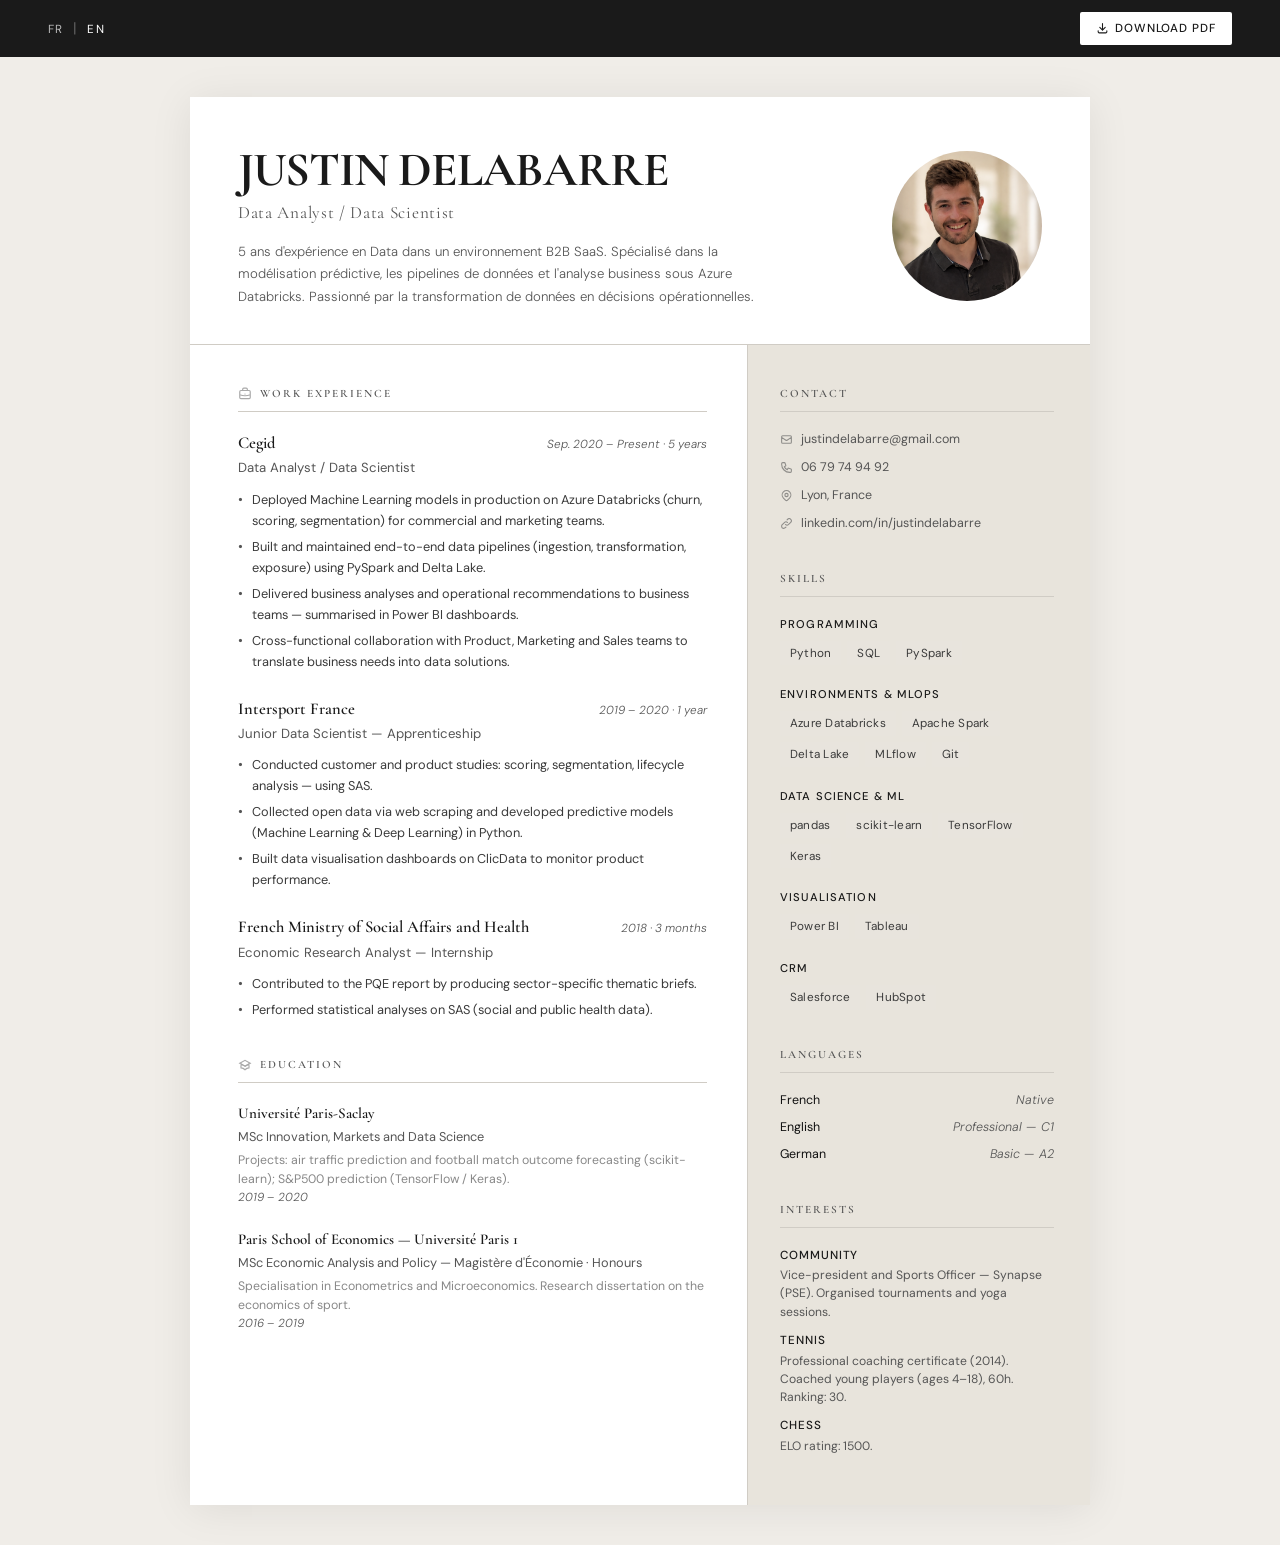
==== index.en.html @ 4d1f24af "fix: move lang-switcher and download button into topbar" ====
<!DOCTYPE html>
<html lang="en">
<head>
  <meta charset="UTF-8" />
  <meta name="viewport" content="width=device-width, initial-scale=1.0" />
  <title>Justin Delabarre — Data Scientist</title>
  <link rel="stylesheet" href="style.css" />
</head>
<body>
  <!-- Top bar: language switcher + download button -->
  <div class="cv-topbar">
    <div class="lang-switcher">
      <a href="index.html">FR</a>
      <span>|</span>
      <a href="index.en.html" class="active">EN</a>
    </div>
    <a href="cv.en.pdf" class="btn-download" download>
      <svg xmlns="http://www.w3.org/2000/svg" fill="none" viewBox="0 0 24 24" stroke="currentColor" stroke-width="2">
        <path stroke-linecap="round" stroke-linejoin="round" d="M4 16v2a2 2 0 002 2h12a2 2 0 002-2v-2M7 10l5 5 5-5M12 15V3" />
      </svg>
      Download PDF
    </a>
  </div>

  <div class="cv-page">

    <!-- Header -->
    <header class="cv-header">
      <div class="header-top">
        <div class="header-text">
          <h1>Justin Delabarre</h1>
          <div class="subtitle">Data Analyst / Data Scientist</div>
          <p class="tagline">
            5 ans d'expérience en Data dans un environnement B2B SaaS.
            Spécialisé dans la modélisation prédictive, les pipelines de données et l'analyse business
            sous Azure Databricks. Passionné par la transformation de données en décisions opérationnelles.
          </p>
        </div><!-- /.header-text -->
        <img src="assets/profile.png" alt="Justin Delabarre" class="profile-photo" />
      </div><!-- /.header-top -->
    </header>

    <!-- Body: 2 columns -->
    <div class="cv-body">

      <!-- Main column -->
      <main class="cv-main">

        <!-- Experience -->
        <section class="section">
          <h2 class="section-title">
            <svg xmlns="http://www.w3.org/2000/svg" fill="none" viewBox="0 0 24 24" stroke="currentColor" stroke-width="2"><path stroke-linecap="round" stroke-linejoin="round" d="M21 13.255A23.931 23.931 0 0112 15c-3.183 0-6.22-.62-9-1.745M16 6V4a2 2 0 00-2-2h-4a2 2 0 00-2 2v2m4 6h.01M5 20h14a2 2 0 002-2V8a2 2 0 00-2-2H5a2 2 0 00-2 2v10a2 2 0 002 2z"/></svg>
            Work Experience
          </h2>

          <div class="experience-item">
            <div class="exp-header">
              <div>
                <div class="exp-company">Cegid</div>
                <div class="exp-role">Data Analyst / Data Scientist</div>
              </div>
              <div class="exp-date">Sep. 2020 – Present · 5 years</div>
            </div>
            <ul class="exp-bullets">
              <li>Deployed Machine Learning models in production on Azure Databricks (churn, scoring, segmentation) for commercial and marketing teams.</li>
              <li>Built and maintained end-to-end data pipelines (ingestion, transformation, exposure) using PySpark and Delta Lake.</li>
              <li>Delivered business analyses and operational recommendations to business teams — summarised in Power BI dashboards.</li>
              <li>Cross-functional collaboration with Product, Marketing and Sales teams to translate business needs into data solutions.</li>
            </ul>
          </div>

          <div class="experience-item">
            <div class="exp-header">
              <div>
                <div class="exp-company">Intersport France</div>
                <div class="exp-role">Junior Data Scientist — Apprenticeship</div>
              </div>
              <div class="exp-date">2019 – 2020 · 1 year</div>
            </div>
            <ul class="exp-bullets">
              <li>Conducted customer and product studies: scoring, segmentation, lifecycle analysis — using SAS.</li>
              <li>Collected open data via web scraping and developed predictive models (Machine Learning & Deep Learning) in Python.</li>
              <li>Built data visualisation dashboards on ClicData to monitor product performance.</li>
            </ul>
          </div>

          <div class="experience-item">
            <div class="exp-header">
              <div>
                <div class="exp-company">French Ministry of Social Affairs and Health</div>
                <div class="exp-role">Economic Research Analyst — Internship</div>
              </div>
              <div class="exp-date">2018 · 3 months</div>
            </div>
            <ul class="exp-bullets">
              <li>Contributed to the PQE report by producing sector-specific thematic briefs.</li>
              <li>Performed statistical analyses on SAS (social and public health data).</li>
            </ul>
          </div>
        </section>

        <!-- Education -->
        <section class="section">
          <h2 class="section-title">
            <svg xmlns="http://www.w3.org/2000/svg" fill="none" viewBox="0 0 24 24" stroke="currentColor" stroke-width="2"><path d="M12 14l9-5-9-5-9 5 9 5z"/><path d="M12 14l6.16-3.422a12.083 12.083 0 01.665 6.479A11.952 11.952 0 0012 20.055a11.952 11.952 0 00-6.824-2.998 12.078 12.078 0 01.665-6.479L12 14z"/></svg>
            Education
          </h2>

          <div class="edu-item">
            <div class="edu-school">Université Paris-Saclay</div>
            <div class="edu-degree">MSc Innovation, Markets and Data Science</div>
            <div class="edu-detail">
              Projects: air traffic prediction and football match outcome forecasting (scikit-learn);
              S&amp;P500 prediction (TensorFlow / Keras).
            </div>
            <div class="edu-date">2019 – 2020</div>
          </div>

          <div class="edu-item">
            <div class="edu-school">Paris School of Economics — Université Paris 1</div>
            <div class="edu-degree">MSc Economic Analysis and Policy — Magistère d'Économie · Honours</div>
            <div class="edu-detail">Specialisation in Econometrics and Microeconomics. Research dissertation on the economics of sport.</div>
            <div class="edu-date">2016 – 2019</div>
          </div>
        </section>

      </main>

      <!-- Sidebar -->
      <aside class="cv-sidebar">

        <!-- Contact -->
        <section class="section">
          <h2 class="section-title">Contact</h2>
          <ul class="contact-list">
            <li>
              <svg xmlns="http://www.w3.org/2000/svg" fill="none" viewBox="0 0 24 24" stroke="currentColor" stroke-width="2"><path stroke-linecap="round" stroke-linejoin="round" d="M3 8l7.89 5.26a2 2 0 002.22 0L21 8M5 19h14a2 2 0 002-2V7a2 2 0 00-2-2H5a2 2 0 00-2 2v10a2 2 0 002 2z"/></svg>
              <a href="mailto:justindelabarre@gmail.com">justindelabarre@gmail.com</a>
            </li>
            <li>
              <svg xmlns="http://www.w3.org/2000/svg" fill="none" viewBox="0 0 24 24" stroke="currentColor" stroke-width="2"><path stroke-linecap="round" stroke-linejoin="round" d="M3 5a2 2 0 012-2h3.28a1 1 0 01.948.684l1.498 4.493a1 1 0 01-.502 1.21l-2.257 1.13a11.042 11.042 0 005.516 5.516l1.13-2.257a1 1 0 011.21-.502l4.493 1.498a1 1 0 01.684.949V19a2 2 0 01-2 2h-1C9.716 21 3 14.284 3 6V5z"/></svg>
              06 79 74 94 92
            </li>
            <li>
              <svg xmlns="http://www.w3.org/2000/svg" fill="none" viewBox="0 0 24 24" stroke="currentColor" stroke-width="2"><path stroke-linecap="round" stroke-linejoin="round" d="M17.657 16.657L13.414 20.9a1.998 1.998 0 01-2.827 0l-4.244-4.243a8 8 0 1111.314 0z"/><path stroke-linecap="round" stroke-linejoin="round" d="M15 11a3 3 0 11-6 0 3 3 0 016 0z"/></svg>
              Lyon, France
            </li>
            <li>
              <svg xmlns="http://www.w3.org/2000/svg" fill="none" viewBox="0 0 24 24" stroke="currentColor" stroke-width="2"><path stroke-linecap="round" stroke-linejoin="round" d="M13.828 10.172a4 4 0 00-5.656 0l-4 4a4 4 0 105.656 5.656l1.102-1.101m-.758-4.899a4 4 0 005.656 0l4-4a4 4 0 00-5.656-5.656l-1.1 1.1"/></svg>
              <a href="https://www.linkedin.com/in/justindelabarre" target="_blank">linkedin.com/in/justindelabarre</a>
            </li>
          </ul>
        </section>

        <!-- Skills -->
        <section class="section">
          <h2 class="section-title">Skills</h2>

          <div class="skills-group">
            <div class="skills-group-title">Programming</div>
            <div class="skills-tags">
              <span class="skill-tag">Python</span>
              <span class="skill-tag">SQL</span>
              <span class="skill-tag">PySpark</span>
            </div>
          </div>

          <div class="skills-group">
            <div class="skills-group-title">Environments & MLOps</div>
            <div class="skills-tags">
              <span class="skill-tag">Azure Databricks</span>
              <span class="skill-tag">Apache Spark</span>
              <span class="skill-tag">Delta Lake</span>
              <span class="skill-tag">MLflow</span>
              <span class="skill-tag">Git</span>
            </div>
          </div>

          <div class="skills-group">
            <div class="skills-group-title">Data Science & ML</div>
            <div class="skills-tags">
              <span class="skill-tag">pandas</span>
              <span class="skill-tag">scikit-learn</span>
              <span class="skill-tag">TensorFlow</span>
              <span class="skill-tag">Keras</span>
            </div>
          </div>

          <div class="skills-group">
            <div class="skills-group-title">Visualisation</div>
            <div class="skills-tags">
              <span class="skill-tag">Power BI</span>
              <span class="skill-tag">Tableau</span>
            </div>
          </div>

          <div class="skills-group">
            <div class="skills-group-title">CRM</div>
            <div class="skills-tags">
              <span class="skill-tag">Salesforce</span>
              <span class="skill-tag">HubSpot</span>
            </div>
          </div>
        </section>

        <!-- Languages -->
        <section class="section">
          <h2 class="section-title">Languages</h2>
          <div class="lang-item">
            <span>French</span>
            <span class="lang-level">Native</span>
          </div>
          <div class="lang-item">
            <span>English</span>
            <span class="lang-level">Professional — C1</span>
          </div>
          <div class="lang-item">
            <span>German</span>
            <span class="lang-level">Basic — A2</span>
          </div>
        </section>

        <!-- Interests -->
        <section class="section">
          <h2 class="section-title">Interests</h2>

          <div class="interest-item">
            <div class="interest-label">Community</div>
            <div class="interest-desc">Vice-president and Sports Officer — Synapse (PSE). Organised tournaments and yoga sessions.</div>
          </div>

          <div class="interest-item">
            <div class="interest-label">Tennis</div>
            <div class="interest-desc">Professional coaching certificate (2014). Coached young players (ages 4–18), 60h. Ranking: 30.</div>
          </div>

          <div class="interest-item">
            <div class="interest-label">Chess</div>
            <div class="interest-desc">ELO rating: 1500.</div>
          </div>
        </section>

      </aside>
    </div>
  </div>

</body>
</html>
---- style.css ----
/* ============================================
   CV Justin Delabarre — Shared Stylesheet
   Style: Editorial élégant, 2 colonnes
   ============================================ */

@import url('https://fonts.googleapis.com/css2?family=Cormorant+Garamond:wght@400;600;700&family=DM+Sans:wght@300;400;500&display=swap');

/* ── Variables ── */
:root {
  --col-left-width: 62%;
  --col-right-width: 38%;
  --color-bg: #f0ede8;
  --color-surface: #ffffff;
  --color-text: #111111;
  --color-muted: #555555;
  --color-accent: #1a1a1a;
  --color-border: #d0ccc5;
  --color-tag-bg: #e8e4dd;
  --font-display: 'Cormorant Garamond', Georgia, serif;
  --font-body: 'DM Sans', system-ui, sans-serif;
  --sidebar-bg: #e8e4dc;
}

/* ── Reset ── */
*, *::before, *::after { box-sizing: border-box; margin: 0; padding: 0; }
html { font-size: 15px; }
body {
  font-family: var(--font-body);
  background: var(--color-bg);
  color: var(--color-text);
  line-height: 1.6;
  -webkit-font-smoothing: antialiased;
}

a { color: inherit; text-decoration: none; }
a:hover { text-decoration: underline; }

/* ── Page wrapper ── */
.cv-page {
  max-width: 900px;
  margin: 40px auto;
  background: var(--color-surface);
  box-shadow: 0 4px 40px rgba(0,0,0,0.08);
  display: flex;
  flex-direction: column;
}

/* ── Header ── */
.cv-header {
  padding: 48px 48px 36px;
  border-bottom: 1px solid var(--color-border);
}

.cv-header h1 {
  font-family: var(--font-display);
  font-size: 3.2rem;
  font-weight: 700;
  letter-spacing: -0.02em;
  line-height: 1.05;
  color: var(--color-accent);
  text-transform: uppercase;
}

.cv-header .subtitle {
  font-family: var(--font-display);
  font-size: 1.15rem;
  font-weight: 400;
  color: var(--color-muted);
  margin-top: 4px;
  letter-spacing: 0.04em;
}

.cv-header .tagline {
  font-size: 0.88rem;
  color: var(--color-muted);
  margin-top: 14px;
  max-width: 560px;
  line-height: 1.7;
  font-weight: 300;
}

/* ── Header photo ── */
.header-top {
  display: flex;
  justify-content: space-between;
  align-items: center;
  gap: 24px;
}

.header-text { flex: 1; }

.profile-photo {
  width: 150px;
  height: 150px;
  border-radius: 50%;
  object-fit: cover;
  flex-shrink: 0;
  align-self: center;
}


/* ── Body: 2 colonnes ── */
.cv-body {
  display: flex;
  flex: 1;
}

/* ── Colonne principale (gauche) ── */
.cv-main {
  width: var(--col-left-width);
  padding: 40px 40px 40px 48px;
  border-right: 1px solid var(--color-border);
}

/* ── Sidebar (droite) ── */
.cv-sidebar {
  width: var(--col-right-width);
  padding: 40px 36px 40px 32px;
  background: var(--sidebar-bg);
}

/* ── Sections ── */
.section { margin-bottom: 36px; }
.section:last-child { margin-bottom: 0; }

.section-title {
  font-family: var(--font-display);
  font-size: 0.75rem;
  font-weight: 600;
  letter-spacing: 0.18em;
  text-transform: uppercase;
  color: var(--color-muted);
  margin-bottom: 18px;
  padding-bottom: 8px;
  border-bottom: 1px solid var(--color-border);
  display: flex;
  align-items: center;
  gap: 8px;
}

.section-title svg {
  width: 14px;
  height: 14px;
  opacity: 0.5;
}

/* ── Expériences ── */
.experience-item { margin-bottom: 24px; }
.experience-item:last-child { margin-bottom: 0; }

.exp-header {
  display: flex;
  justify-content: space-between;
  align-items: baseline;
  gap: 12px;
  flex-wrap: wrap;
}

.exp-company {
  font-family: var(--font-display);
  font-size: 1.1rem;
  font-weight: 600;
  color: var(--color-accent);
}

.exp-role {
  font-size: 0.88rem;
  color: var(--color-muted);
  font-weight: 400;
  margin-top: 1px;
}

.exp-date {
  font-size: 0.78rem;
  color: var(--color-muted);
  font-weight: 300;
  white-space: nowrap;
  font-style: italic;
}

.exp-bullets {
  list-style: none;
  margin-top: 10px;
}

.exp-bullets li {
  font-size: 0.85rem;
  color: #3a3a3a;
  line-height: 1.65;
  padding-left: 14px;
  position: relative;
  margin-bottom: 5px;
}

.exp-bullets li::before {
  content: '•';
  position: absolute;
  left: 0;
  color: var(--color-muted);
  font-size: 0.9rem;
}

/* ── Formation ── */
.edu-item { margin-bottom: 20px; }
.edu-item:last-child { margin-bottom: 0; }

.edu-school {
  font-family: var(--font-display);
  font-size: 1rem;
  font-weight: 600;
  color: var(--color-accent);
}

.edu-degree {
  font-size: 0.85rem;
  color: var(--color-muted);
  margin-top: 2px;
}

.edu-detail {
  font-size: 0.82rem;
  color: #888;
  margin-top: 4px;
  line-height: 1.5;
}

.edu-date {
  font-size: 0.78rem;
  color: var(--color-muted);
  font-style: italic;
  font-weight: 300;
}

/* ── Sidebar: Compétences ── */
.skills-group { margin-bottom: 20px; }
.skills-group-title {
  font-size: 0.75rem;
  font-weight: 500;
  letter-spacing: 0.1em;
  text-transform: uppercase;
  color: var(--color-accent);
  margin-bottom: 8px;
}

.skills-tags {
  display: flex;
  flex-wrap: wrap;
  gap: 6px;
}

.skill-tag {
  background: #e8e4dd;
  color: #3a3a3a;
  font-size: 0.78rem;
  font-weight: 400;
  padding: 3px 10px;
  border-radius: 2px;
  letter-spacing: 0.02em;
}

/* ── Sidebar: Contact ── */
.contact-list { list-style: none; }
.contact-list li {
  display: flex;
  align-items: center;
  gap: 8px;
  font-size: 0.83rem;
  color: var(--color-muted);
  margin-bottom: 8px;
}

.contact-list li svg {
  width: 13px;
  height: 13px;
  flex-shrink: 0;
  opacity: 0.6;
}

.contact-list a:hover { color: var(--color-accent); }

/* ── Sidebar: Langues ── */
.lang-item {
  display: flex;
  justify-content: space-between;
  font-size: 0.83rem;
  margin-bottom: 7px;
  color: var(--color-text);
}

.lang-level {
  color: var(--color-muted);
  font-weight: 300;
  font-style: italic;
}

/* ── Sidebar: Centres d'intérêts ── */
.interest-item {
  margin-bottom: 10px;
}
.interest-label {
  font-size: 0.78rem;
  font-weight: 500;
  text-transform: uppercase;
  letter-spacing: 0.08em;
  color: var(--color-accent);
  margin-bottom: 2px;
}
.interest-desc {
  font-size: 0.81rem;
  color: var(--color-muted);
  line-height: 1.5;
}

/* ── Switcher langue + Download ── */
.cv-topbar {
  display: flex;
  justify-content: space-between;
  align-items: center;
  padding: 12px 48px;
  background: var(--color-accent);
  color: #fff;
  width: 100%;
}

.lang-switcher a {
  color: rgba(255,255,255,0.7);
  font-size: 0.78rem;
  letter-spacing: 0.1em;
  text-transform: uppercase;
  transition: color 0.2s;
}
.lang-switcher a.active, .lang-switcher a:hover { color: #fff; }
.lang-switcher span { color: rgba(255,255,255,0.3); margin: 0 6px; }

.btn-download {
  display: inline-flex;
  align-items: center;
  gap: 6px;
  background: #fff;
  color: var(--color-accent);
  font-size: 0.78rem;
  font-weight: 500;
  letter-spacing: 0.08em;
  text-transform: uppercase;
  padding: 7px 16px;
  border-radius: 2px;
  transition: opacity 0.2s;
}
.btn-download:hover { opacity: 0.85; text-decoration: none; }
.btn-download svg { width: 13px; height: 13px; }

/* ── Responsive ── */
@media (max-width: 680px) {
  .cv-page { margin: 0; box-shadow: none; }
  .cv-topbar { padding: 12px 20px; }
  .cv-header { padding: 32px 20px 24px; }
  .cv-header h1 { font-size: 2.2rem; }
  .cv-body { flex-direction: column; }
  .cv-main { width: 100%; padding: 28px 20px; border-right: none; border-bottom: 1px solid var(--color-border); }
  .cv-sidebar { width: 100%; padding: 28px 20px; }
  .profile-photo { width: 80px; height: 80px; }
}

@media print {
  .cv-topbar { display: none; }
  body { margin: 0; }
  .cv-page { box-shadow: none; margin: 0; }
}
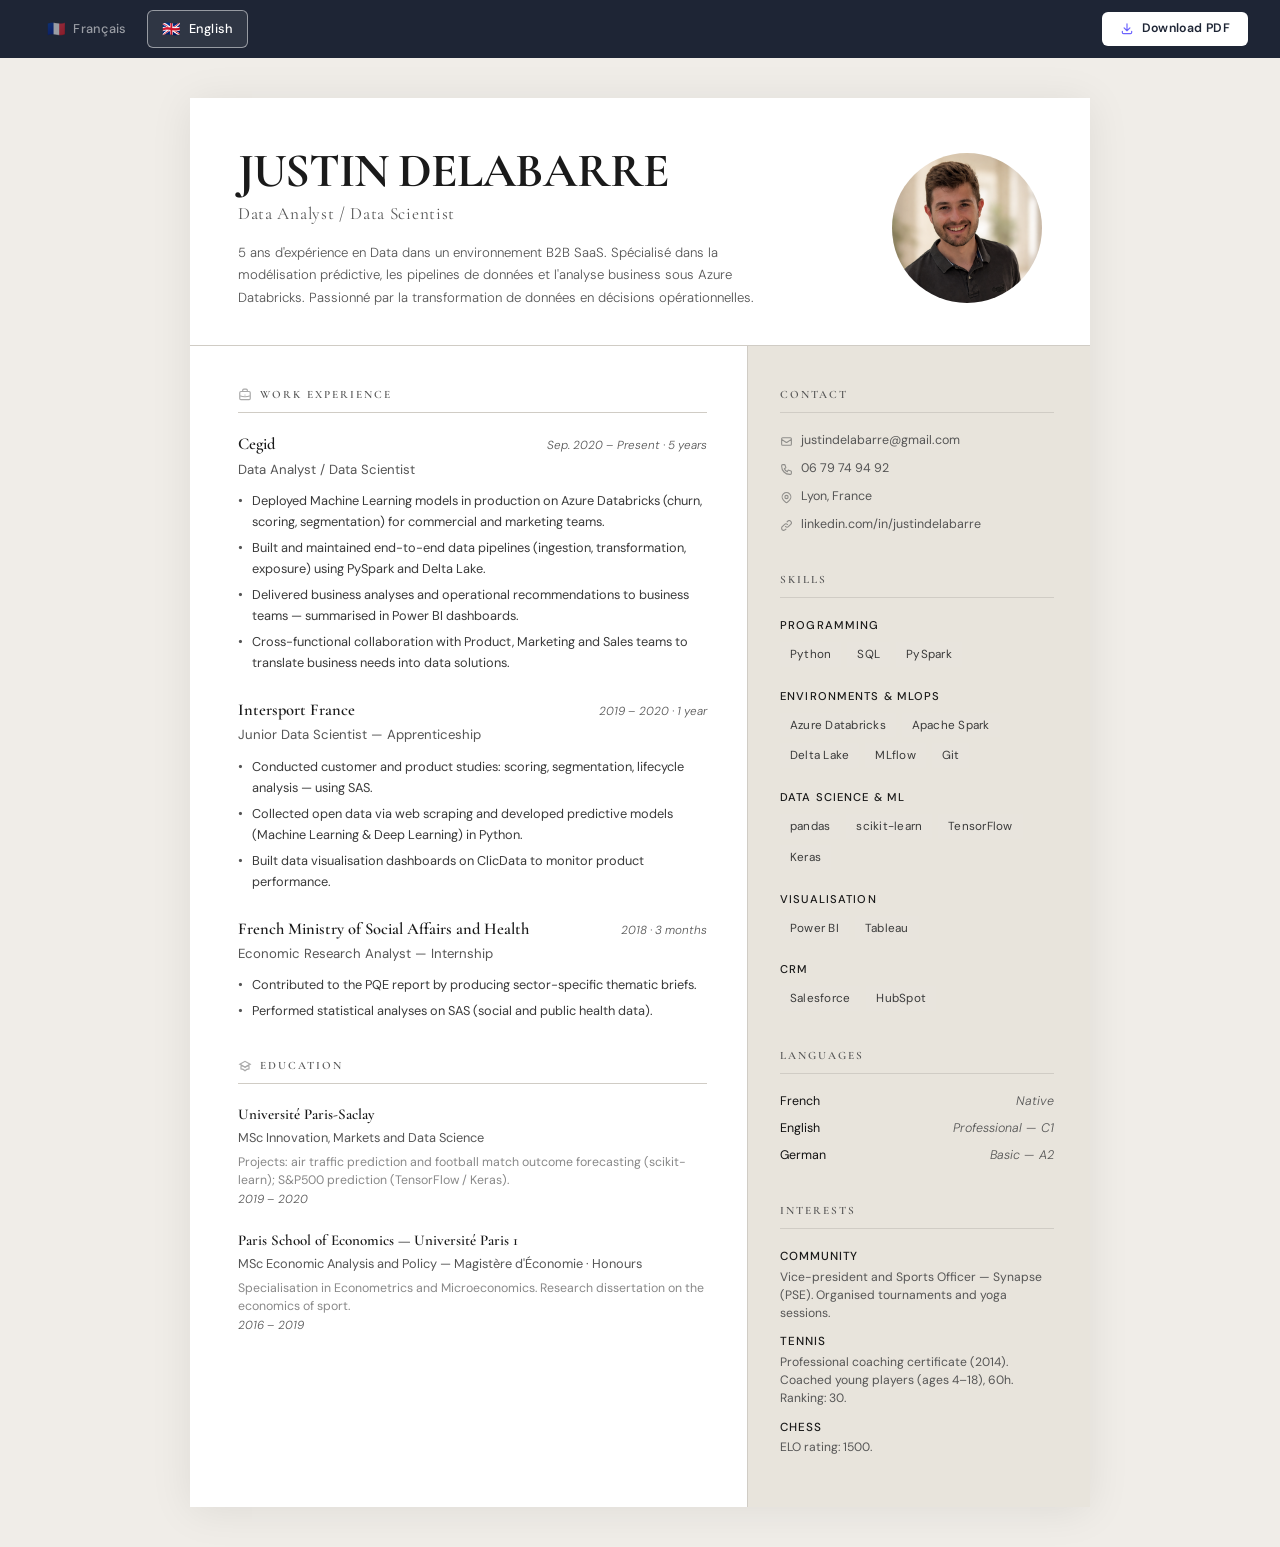
==== commit ee424dff: "feat: sticky topbar with flag buttons and updated download style" ====
--- a/index.en.html
+++ b/index.en.html
@@ -10,9 +10,8 @@
   <!-- Top bar: language switcher + download button -->
   <div class="cv-topbar">
     <div class="lang-switcher">
-      <a href="index.html">FR</a>
-      <span>|</span>
-      <a href="index.en.html" class="active">EN</a>
+      <a href="index.html"><span class="flag">🇫🇷</span> Français</a>
+      <a href="index.en.html" class="active"><span class="flag">🇬🇧</span> English</a>
     </div>
     <a href="cv.en.pdf" class="btn-download" download>
       <svg xmlns="http://www.w3.org/2000/svg" fill="none" viewBox="0 0 24 24" stroke="currentColor" stroke-width="2">
--- a/style.css
+++ b/style.css
@@ -313,41 +313,63 @@
 
 /* ── Switcher langue + Download ── */
 .cv-topbar {
+  position: sticky;
+  top: 0;
+  z-index: 100;
   display: flex;
   justify-content: space-between;
   align-items: center;
-  padding: 12px 48px;
-  background: var(--color-accent);
+  padding: 10px 32px;
+  background: #1e2535;
   color: #fff;
   width: 100%;
 }
 
+.lang-switcher {
+  display: flex;
+  gap: 6px;
+}
+
 .lang-switcher a {
-  color: rgba(255,255,255,0.7);
-  font-size: 0.78rem;
-  letter-spacing: 0.1em;
-  text-transform: uppercase;
-  transition: color 0.2s;
-}
-.lang-switcher a.active, .lang-switcher a:hover { color: #fff; }
-.lang-switcher span { color: rgba(255,255,255,0.3); margin: 0 6px; }
+  display: inline-flex;
+  align-items: center;
+  gap: 7px;
+  padding: 6px 14px;
+  border-radius: 6px;
+  border: 1px solid transparent;
+  font-size: 0.85rem;
+  font-weight: 500;
+  color: rgba(255,255,255,0.55);
+  letter-spacing: 0.02em;
+  transition: all 0.2s;
+  text-decoration: none;
+}
+.lang-switcher a .flag { font-size: 1rem; }
+.lang-switcher a.active {
+  border-color: rgba(255,255,255,0.5);
+  color: #fff;
+  background: rgba(255,255,255,0.08);
+}
+.lang-switcher a:hover:not(.active) {
+  color: rgba(255,255,255,0.85);
+  text-decoration: none;
+}
 
 .btn-download {
   display: inline-flex;
   align-items: center;
-  gap: 6px;
+  gap: 8px;
   background: #fff;
-  color: var(--color-accent);
-  font-size: 0.78rem;
-  font-weight: 500;
-  letter-spacing: 0.08em;
-  text-transform: uppercase;
-  padding: 7px 16px;
-  border-radius: 2px;
+  color: #1e2535;
+  font-size: 0.82rem;
+  font-weight: 600;
+  letter-spacing: 0.03em;
+  padding: 7px 18px;
+  border-radius: 6px;
   transition: opacity 0.2s;
 }
-.btn-download:hover { opacity: 0.85; text-decoration: none; }
-.btn-download svg { width: 13px; height: 13px; }
+.btn-download:hover { opacity: 0.88; text-decoration: none; }
+.btn-download svg { width: 14px; height: 14px; color: #6c63ff; }
 
 /* ── Responsive ── */
 @media (max-width: 680px) {
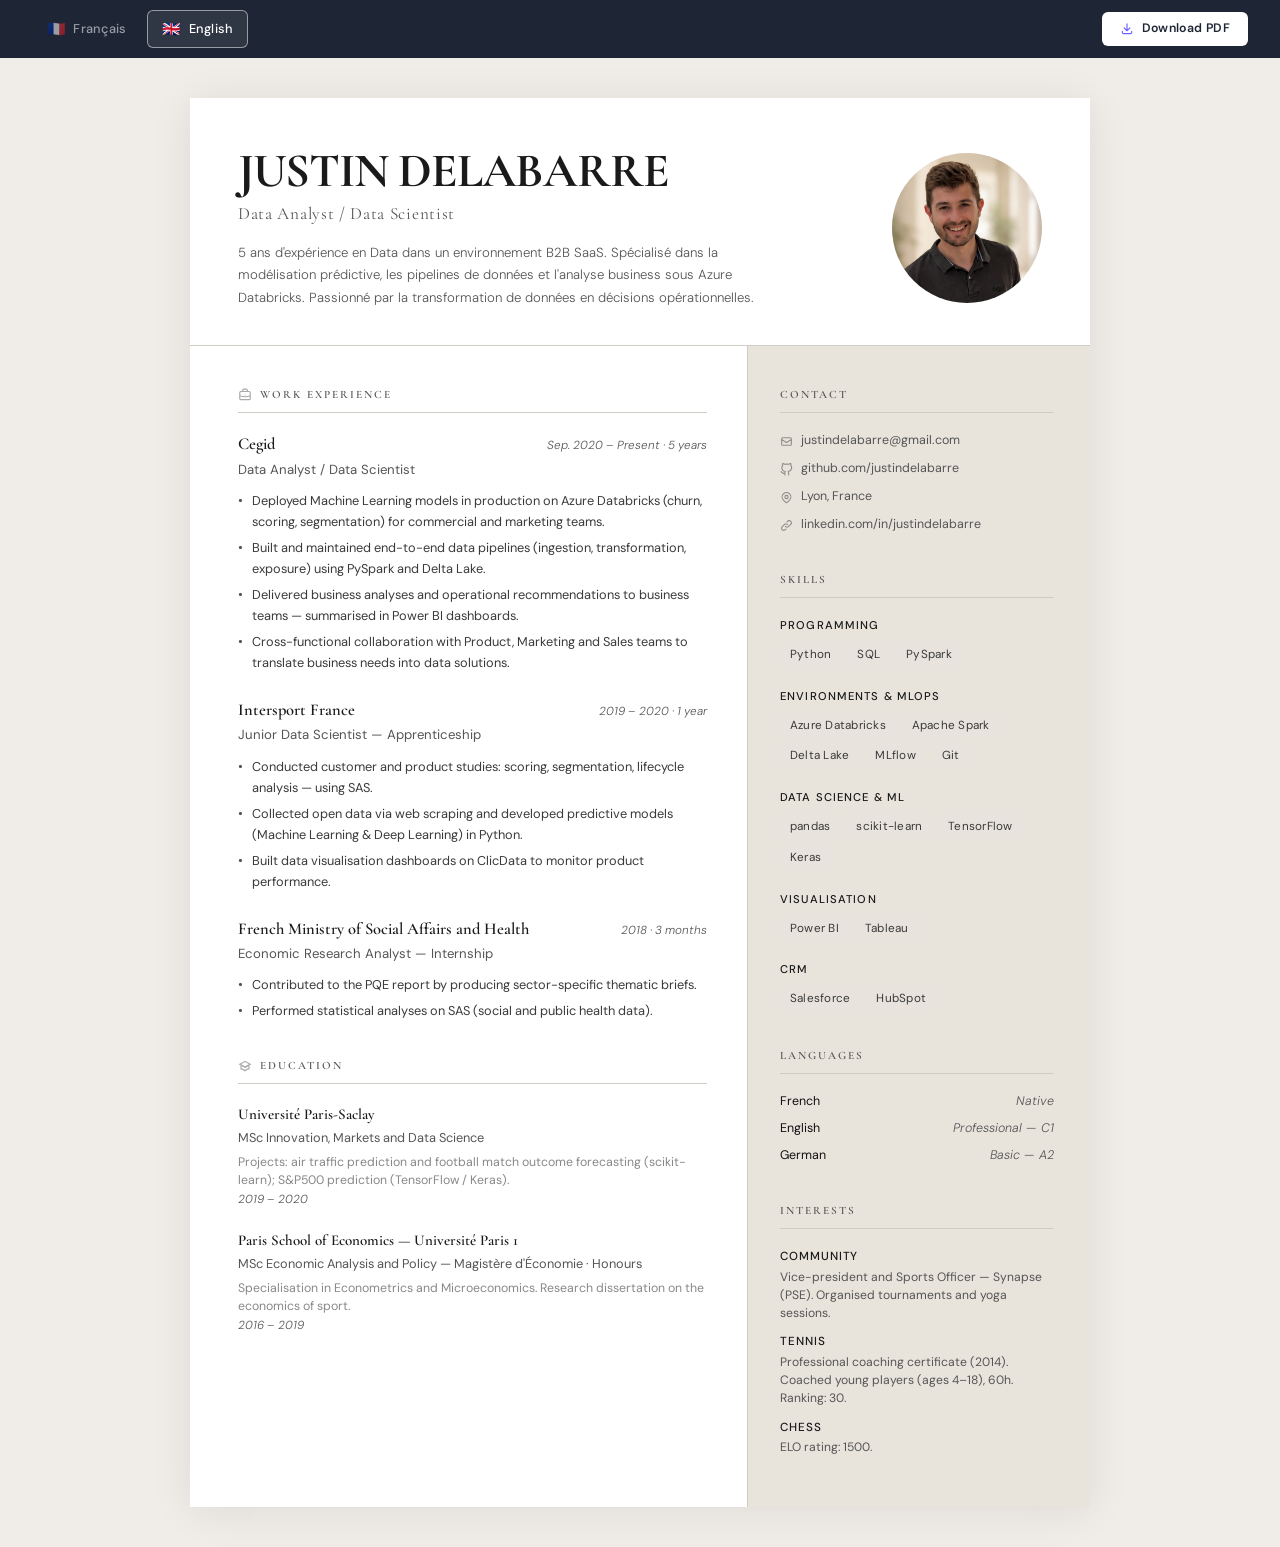
==== commit 9d238f5e: "fix: replace phone number with GitHub link in contact section" ====
--- a/index.en.html
+++ b/index.en.html
@@ -137,8 +137,8 @@
               <a href="mailto:justindelabarre@gmail.com">justindelabarre@gmail.com</a>
             </li>
             <li>
-              <svg xmlns="http://www.w3.org/2000/svg" fill="none" viewBox="0 0 24 24" stroke="currentColor" stroke-width="2"><path stroke-linecap="round" stroke-linejoin="round" d="M3 5a2 2 0 012-2h3.28a1 1 0 01.948.684l1.498 4.493a1 1 0 01-.502 1.21l-2.257 1.13a11.042 11.042 0 005.516 5.516l1.13-2.257a1 1 0 011.21-.502l4.493 1.498a1 1 0 01.684.949V19a2 2 0 01-2 2h-1C9.716 21 3 14.284 3 6V5z"/></svg>
-              06 79 74 94 92
+              <svg xmlns="http://www.w3.org/2000/svg" fill="none" viewBox="0 0 24 24" stroke="currentColor" stroke-width="2"><path stroke-linecap="round" stroke-linejoin="round" d="M9 19c-5 1.5-5-2.5-7-3m14 6v-3.87a3.37 3.37 0 00-.94-2.61c3.14-.35 6.44-1.54 6.44-7A5.44 5.44 0 0020 4.77 5.07 5.07 0 0019.91 1S18.73.65 16 2.48a13.38 13.38 0 00-7 0C6.27.65 5.09 1 5.09 1A5.07 5.07 0 005 4.77a5.44 5.44 0 00-1.5 3.78c0 5.42 3.3 6.61 6.44 7A3.37 3.37 0 009 18.13V22"/></svg>
+              <a href="https://github.com/justindelabarre" target="_blank">github.com/justindelabarre</a>
             </li>
             <li>
               <svg xmlns="http://www.w3.org/2000/svg" fill="none" viewBox="0 0 24 24" stroke="currentColor" stroke-width="2"><path stroke-linecap="round" stroke-linejoin="round" d="M17.657 16.657L13.414 20.9a1.998 1.998 0 01-2.827 0l-4.244-4.243a8 8 0 1111.314 0z"/><path stroke-linecap="round" stroke-linejoin="round" d="M15 11a3 3 0 11-6 0 3 3 0 016 0z"/></svg>
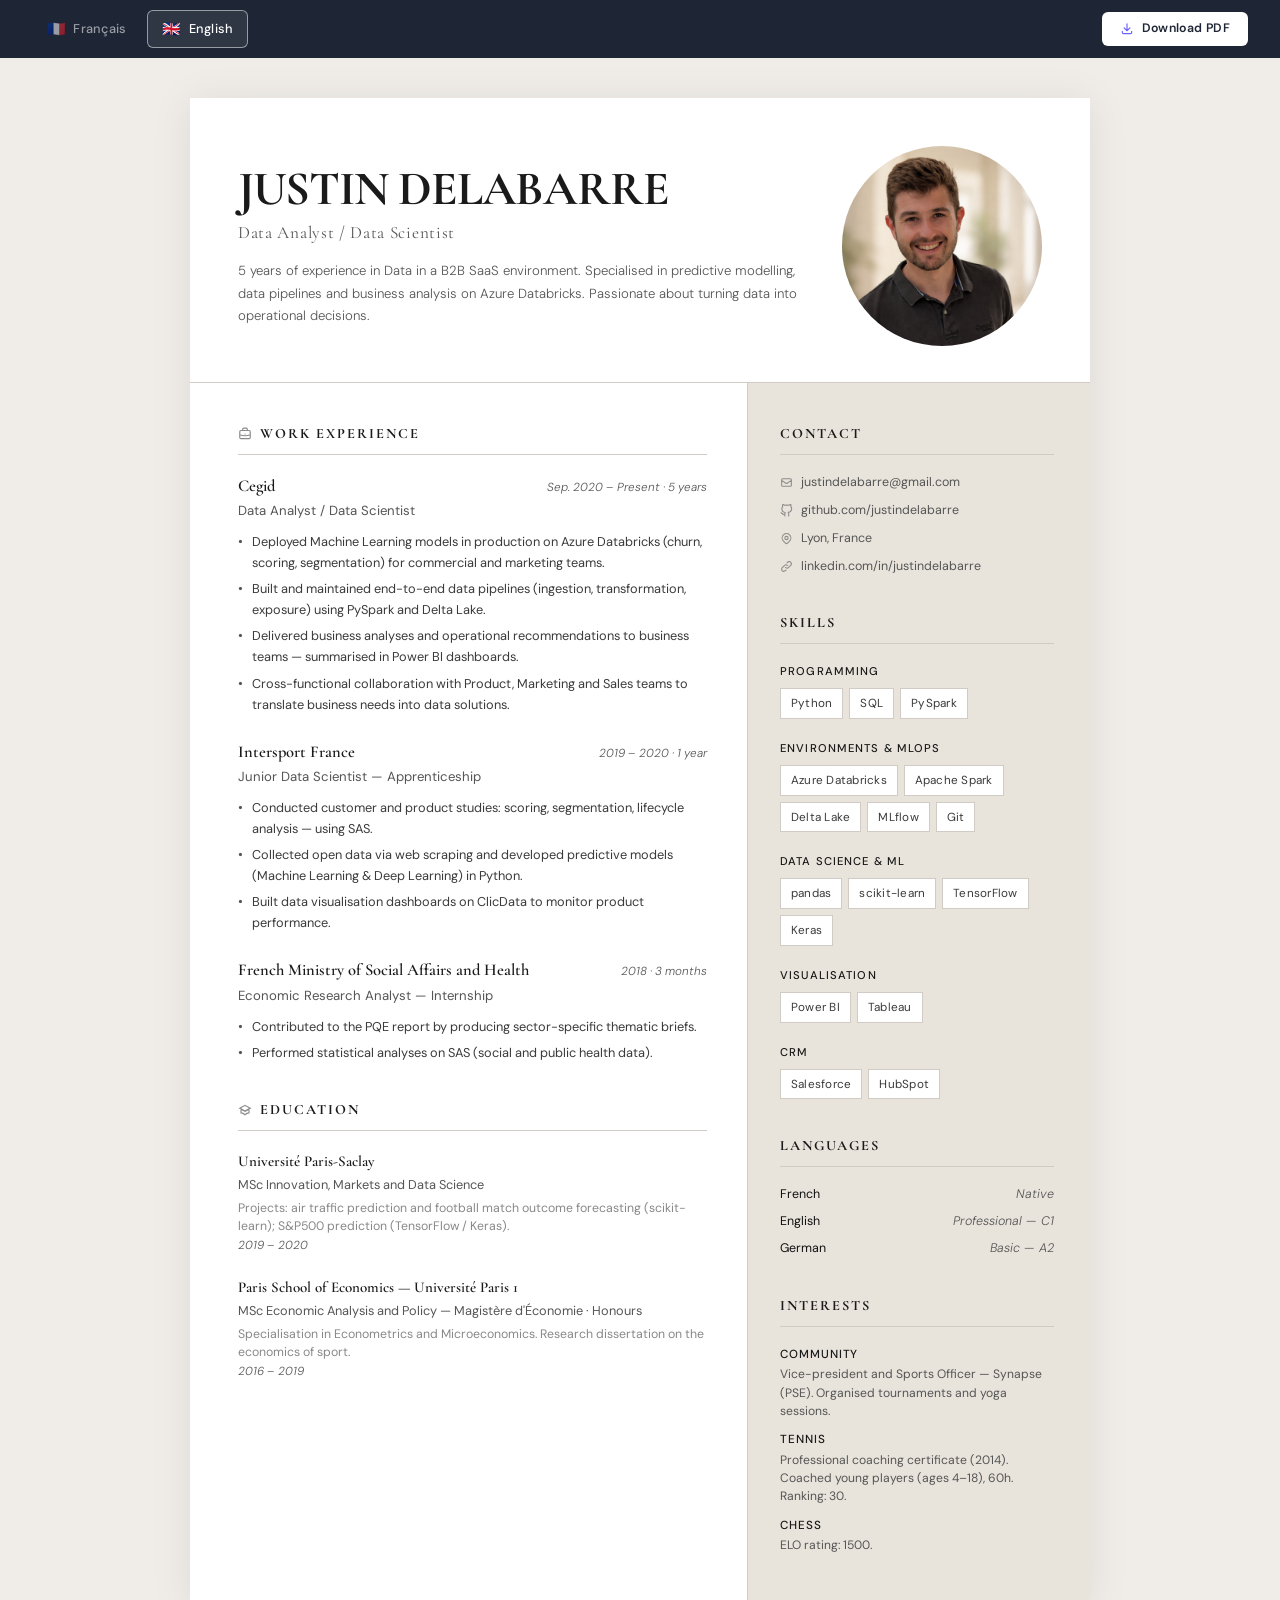
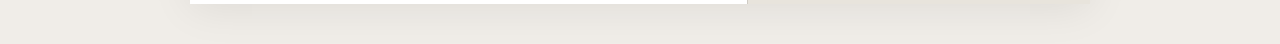
==== commit f4180353: "fix: translate tagline from French to English in index.en.html" ====
--- a/index.en.html
+++ b/index.en.html
@@ -30,9 +30,9 @@
           <h1>Justin Delabarre</h1>
           <div class="subtitle">Data Analyst / Data Scientist</div>
           <p class="tagline">
-            5 ans d'expérience en Data dans un environnement B2B SaaS.
-            Spécialisé dans la modélisation prédictive, les pipelines de données et l'analyse business
-            sous Azure Databricks. Passionné par la transformation de données en décisions opérationnelles.
+            5 years of experience in Data in a B2B SaaS environment.
+            Specialised in predictive modelling, data pipelines and business analysis
+            on Azure Databricks. Passionate about turning data into operational decisions.
           </p>
         </div><!-- /.header-text -->
         <img src="assets/profile.png" alt="Justin Delabarre" class="profile-photo" />
--- a/style.css
+++ b/style.css
@@ -90,8 +90,8 @@
 .header-text { flex: 1; }
 
 .profile-photo {
-  width: 150px;
-  height: 150px;
+  width: 200px;
+  height: 200px;
   border-radius: 50%;
   object-fit: cover;
   flex-shrink: 0;
@@ -125,11 +125,11 @@
 
 .section-title {
   font-family: var(--font-display);
-  font-size: 0.75rem;
-  font-weight: 600;
-  letter-spacing: 0.18em;
+  font-size: 0.95rem;
+  font-weight: 700;
+  letter-spacing: 0.14em;
   text-transform: uppercase;
-  color: var(--color-muted);
+  color: var(--color-accent);
   margin-bottom: 18px;
   padding-bottom: 8px;
   border-bottom: 1px solid var(--color-border);
@@ -249,12 +249,13 @@
 }
 
 .skill-tag {
-  background: #e8e4dd;
+  background: #fff;
   color: #3a3a3a;
   font-size: 0.78rem;
   font-weight: 400;
-  padding: 3px 10px;
-  border-radius: 2px;
+  padding: 5px 10px;
+  border-radius: 0;
+  border: 1px solid var(--color-border);
   letter-spacing: 0.02em;
 }
 
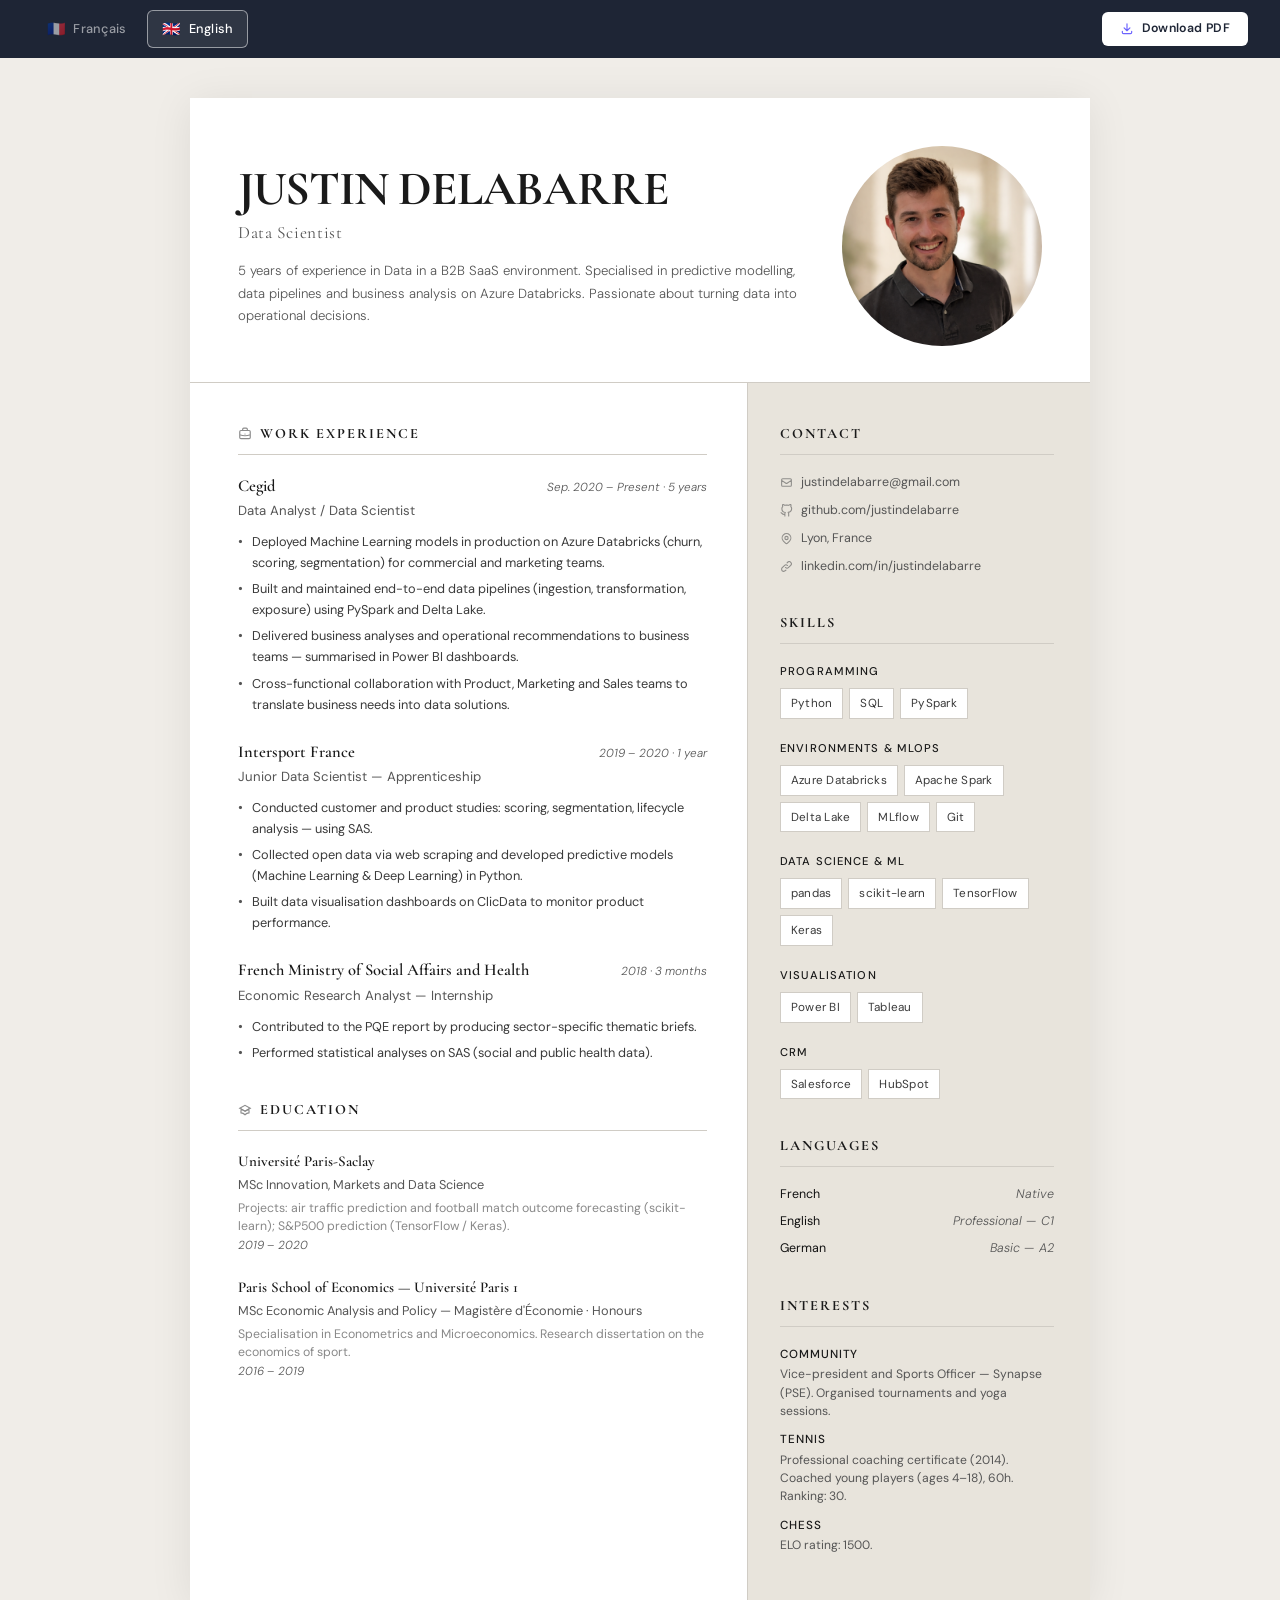
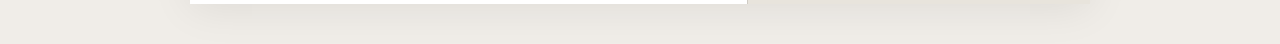
==== commit 4e3fe6d9: "docs: change job title to Data Scientist" ====
--- a/index.en.html
+++ b/index.en.html
@@ -28,7 +28,7 @@
       <div class="header-top">
         <div class="header-text">
           <h1>Justin Delabarre</h1>
-          <div class="subtitle">Data Analyst / Data Scientist</div>
+          <div class="subtitle">Data Scientist</div>
           <p class="tagline">
             5 years of experience in Data in a B2B SaaS environment.
             Specialised in predictive modelling, data pipelines and business analysis
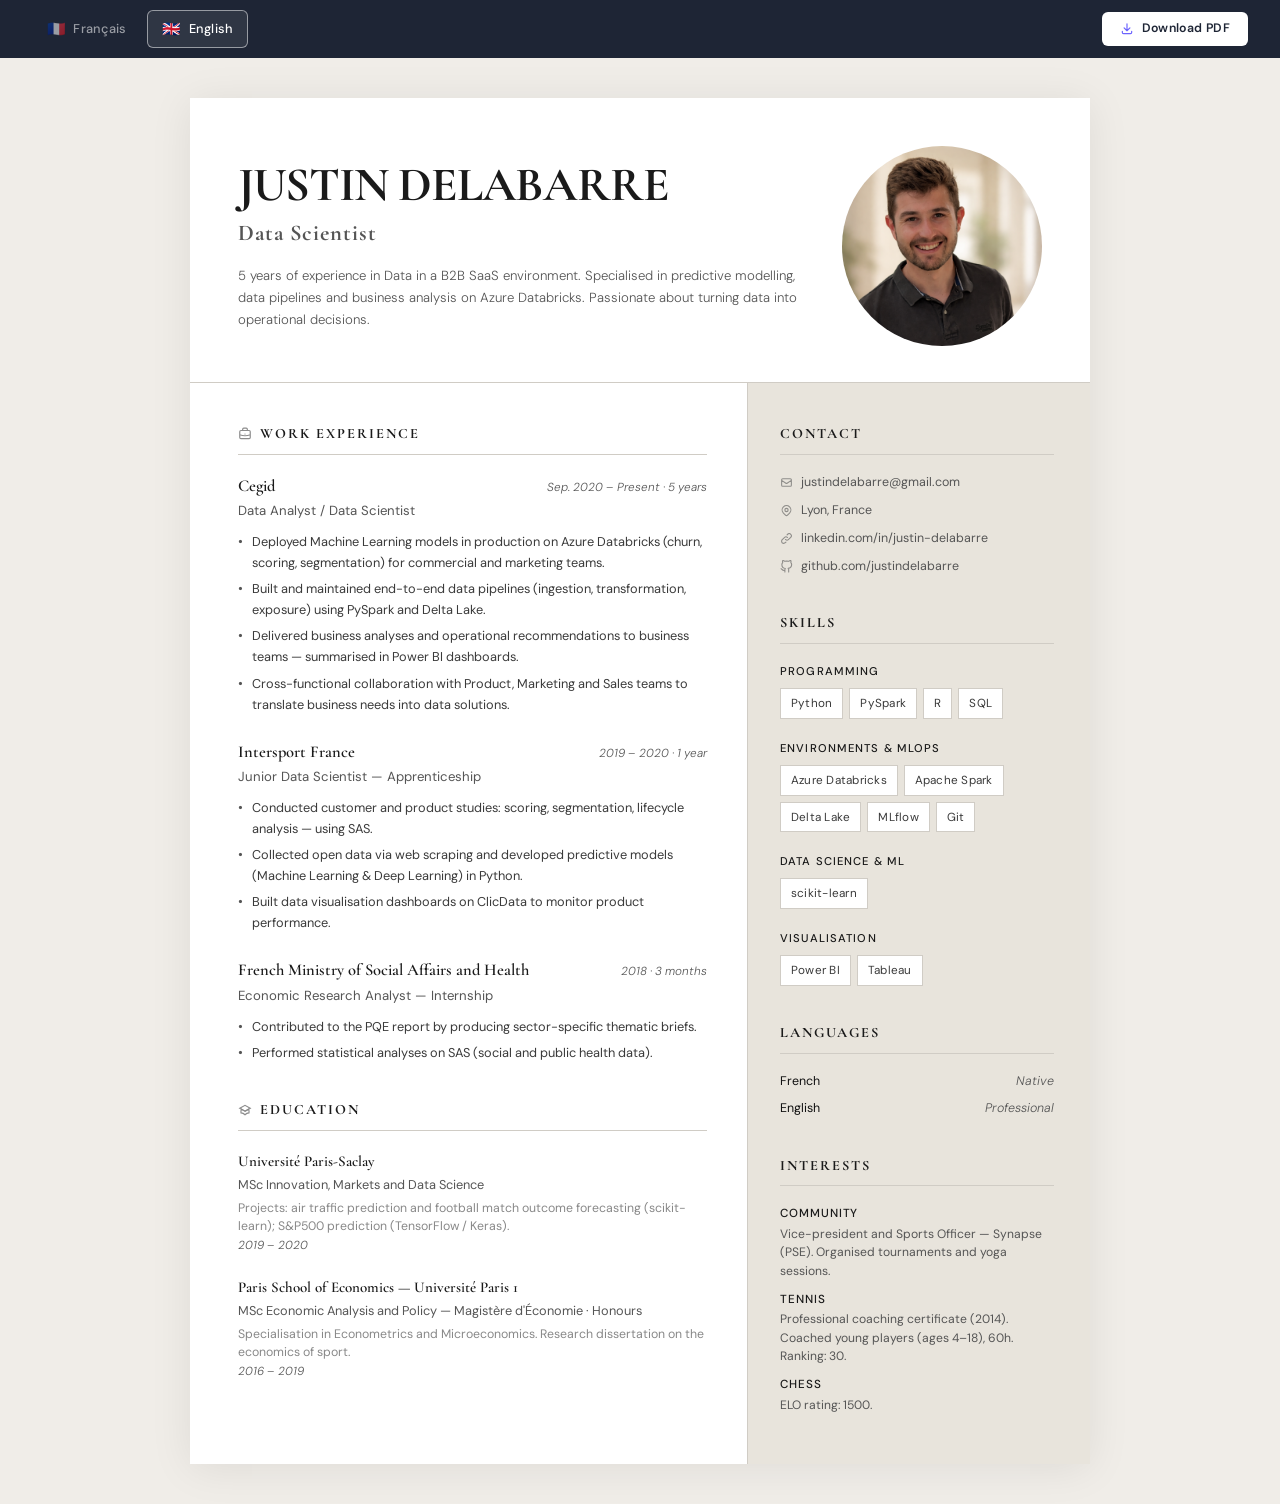
==== commit 62112b50: "feat: update skills, languages, and job title styling" ====
--- a/index.en.html
+++ b/index.en.html
@@ -137,17 +137,17 @@
               <a href="mailto:justindelabarre@gmail.com">justindelabarre@gmail.com</a>
             </li>
             <li>
+              <svg xmlns="http://www.w3.org/2000/svg" fill="none" viewBox="0 0 24 24" stroke="currentColor" stroke-width="2"><path stroke-linecap="round" stroke-linejoin="round" d="M17.657 16.657L13.414 20.9a1.998 1.998 0 01-2.827 0l-4.244-4.243a8 8 0 1111.314 0z"/><path stroke-linecap="round" stroke-linejoin="round" d="M15 11a3 3 0 11-6 0 3 3 0 016 0z"/></svg>
+              Lyon, France
+            </li>
+            <li>
+              <svg xmlns="http://www.w3.org/2000/svg" fill="none" viewBox="0 0 24 24" stroke="currentColor" stroke-width="2"><path stroke-linecap="round" stroke-linejoin="round" d="M13.828 10.172a4 4 0 00-5.656 0l-4 4a4 4 0 105.656 5.656l1.102-1.101m-.758-4.899a4 4 0 005.656 0l4-4a4 4 0 00-5.656-5.656l-1.1 1.1"/></svg>
+              <a href="https://www.linkedin.com/in/justin-delabarre-535994125/" target="_blank">linkedin.com/in/justin-delabarre</a>
+            </li>
+            <li>
               <svg xmlns="http://www.w3.org/2000/svg" fill="none" viewBox="0 0 24 24" stroke="currentColor" stroke-width="2"><path stroke-linecap="round" stroke-linejoin="round" d="M9 19c-5 1.5-5-2.5-7-3m14 6v-3.87a3.37 3.37 0 00-.94-2.61c3.14-.35 6.44-1.54 6.44-7A5.44 5.44 0 0020 4.77 5.07 5.07 0 0019.91 1S18.73.65 16 2.48a13.38 13.38 0 00-7 0C6.27.65 5.09 1 5.09 1A5.07 5.07 0 005 4.77a5.44 5.44 0 00-1.5 3.78c0 5.42 3.3 6.61 6.44 7A3.37 3.37 0 009 18.13V22"/></svg>
               <a href="https://github.com/justindelabarre" target="_blank">github.com/justindelabarre</a>
             </li>
-            <li>
-              <svg xmlns="http://www.w3.org/2000/svg" fill="none" viewBox="0 0 24 24" stroke="currentColor" stroke-width="2"><path stroke-linecap="round" stroke-linejoin="round" d="M17.657 16.657L13.414 20.9a1.998 1.998 0 01-2.827 0l-4.244-4.243a8 8 0 1111.314 0z"/><path stroke-linecap="round" stroke-linejoin="round" d="M15 11a3 3 0 11-6 0 3 3 0 016 0z"/></svg>
-              Lyon, France
-            </li>
-            <li>
-              <svg xmlns="http://www.w3.org/2000/svg" fill="none" viewBox="0 0 24 24" stroke="currentColor" stroke-width="2"><path stroke-linecap="round" stroke-linejoin="round" d="M13.828 10.172a4 4 0 00-5.656 0l-4 4a4 4 0 105.656 5.656l1.102-1.101m-.758-4.899a4 4 0 005.656 0l4-4a4 4 0 00-5.656-5.656l-1.1 1.1"/></svg>
-              <a href="https://www.linkedin.com/in/justindelabarre" target="_blank">linkedin.com/in/justindelabarre</a>
-            </li>
           </ul>
         </section>
 
@@ -159,8 +159,9 @@
             <div class="skills-group-title">Programming</div>
             <div class="skills-tags">
               <span class="skill-tag">Python</span>
+              <span class="skill-tag">PySpark</span>
+              <span class="skill-tag">R</span>
               <span class="skill-tag">SQL</span>
-              <span class="skill-tag">PySpark</span>
             </div>
           </div>
 
@@ -178,10 +179,7 @@
           <div class="skills-group">
             <div class="skills-group-title">Data Science & ML</div>
             <div class="skills-tags">
-              <span class="skill-tag">pandas</span>
               <span class="skill-tag">scikit-learn</span>
-              <span class="skill-tag">TensorFlow</span>
-              <span class="skill-tag">Keras</span>
             </div>
           </div>
 
@@ -193,13 +191,6 @@
             </div>
           </div>
 
-          <div class="skills-group">
-            <div class="skills-group-title">CRM</div>
-            <div class="skills-tags">
-              <span class="skill-tag">Salesforce</span>
-              <span class="skill-tag">HubSpot</span>
-            </div>
-          </div>
         </section>
 
         <!-- Languages -->
@@ -211,11 +202,7 @@
           </div>
           <div class="lang-item">
             <span>English</span>
-            <span class="lang-level">Professional — C1</span>
-          </div>
-          <div class="lang-item">
-            <span>German</span>
-            <span class="lang-level">Basic — A2</span>
+            <span class="lang-level">Professional</span>
           </div>
         </section>
 
--- a/style.css
+++ b/style.css
@@ -63,8 +63,8 @@
 
 .cv-header .subtitle {
   font-family: var(--font-display);
-  font-size: 1.15rem;
-  font-weight: 400;
+  font-size: 1.5rem;
+  font-weight: 700;
   color: var(--color-muted);
   margin-top: 4px;
   letter-spacing: 0.04em;
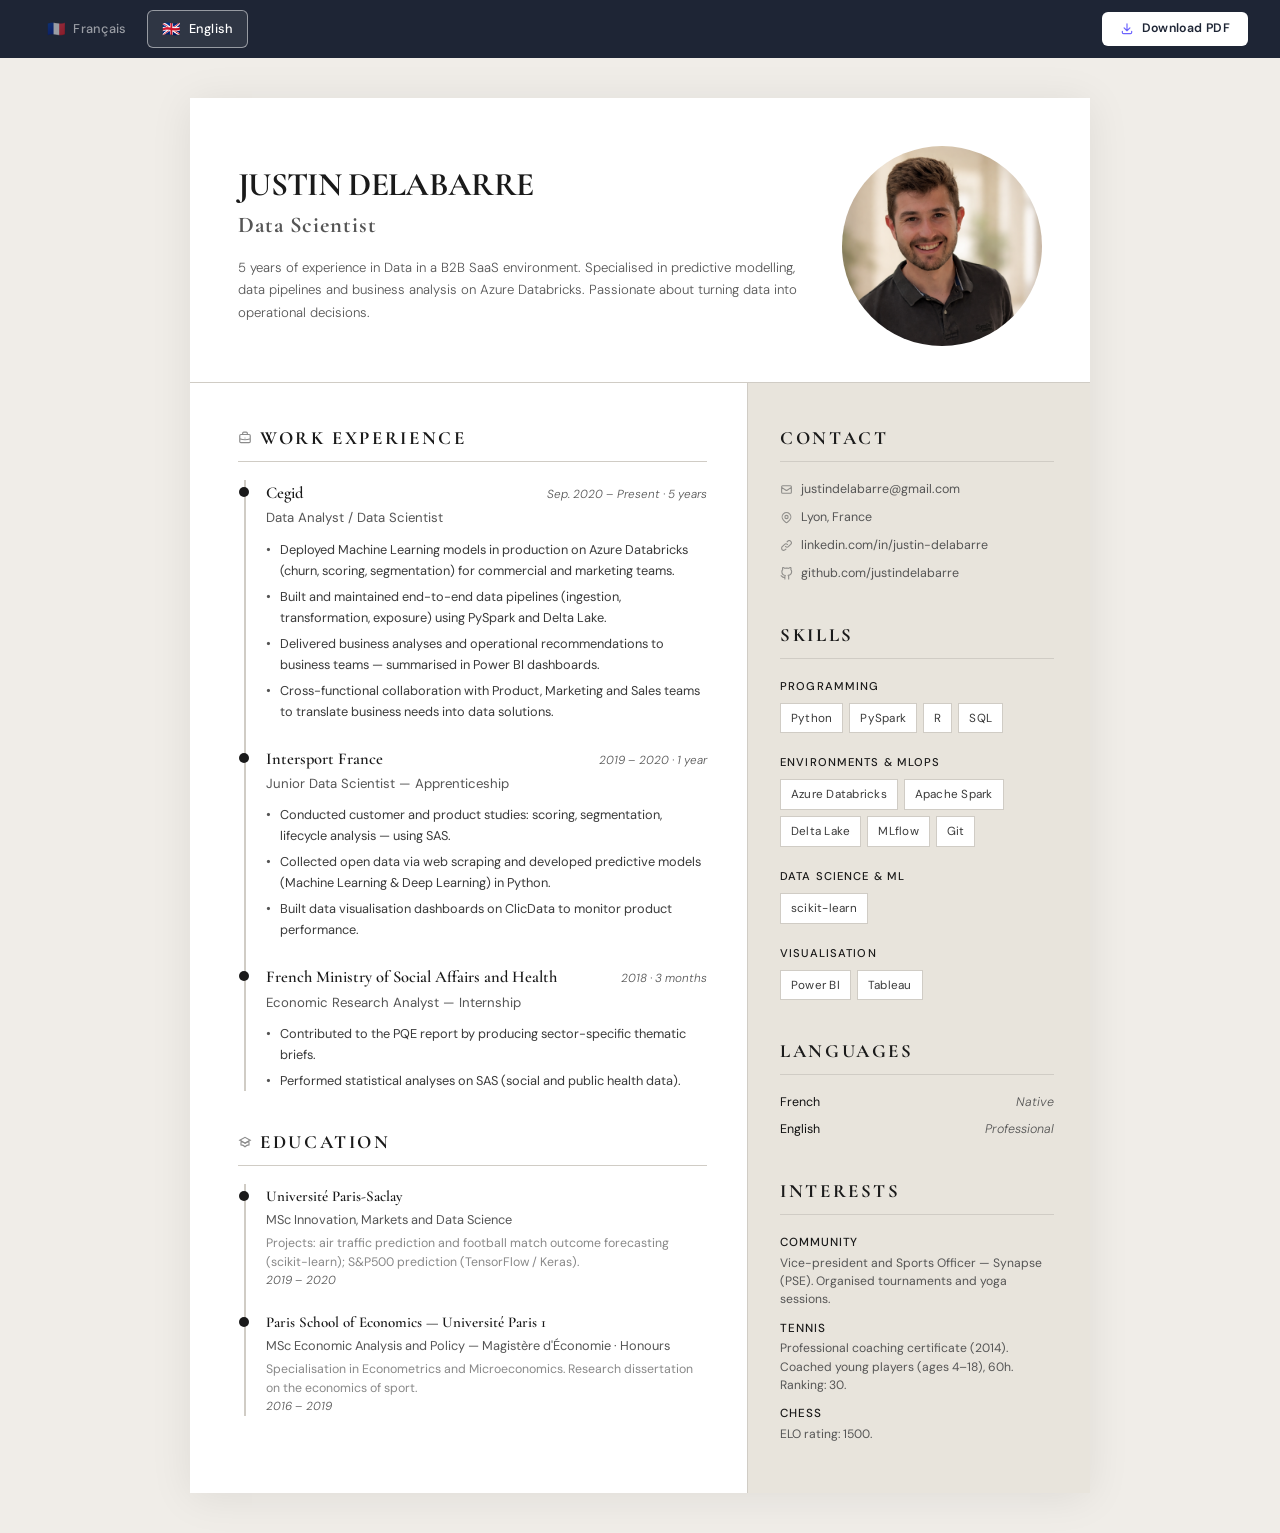
==== commit 1fa8d08c: "style: reduce name size and enlarge section titles" ====
--- a/index.en.html
+++ b/index.en.html
@@ -52,6 +52,7 @@
             Work Experience
           </h2>
 
+          <div class="timeline-list">
           <div class="experience-item">
             <div class="exp-header">
               <div>
@@ -96,6 +97,7 @@
               <li>Performed statistical analyses on SAS (social and public health data).</li>
             </ul>
           </div>
+          </div><!-- /.timeline-list -->
         </section>
 
         <!-- Education -->
@@ -105,6 +107,7 @@
             Education
           </h2>
 
+          <div class="timeline-list">
           <div class="edu-item">
             <div class="edu-school">Université Paris-Saclay</div>
             <div class="edu-degree">MSc Innovation, Markets and Data Science</div>
@@ -121,6 +124,7 @@
             <div class="edu-detail">Specialisation in Econometrics and Microeconomics. Research dissertation on the economics of sport.</div>
             <div class="edu-date">2016 – 2019</div>
           </div>
+          </div><!-- /.timeline-list -->
         </section>
 
       </main>
--- a/style.css
+++ b/style.css
@@ -53,7 +53,7 @@
 
 .cv-header h1 {
   font-family: var(--font-display);
-  font-size: 3.2rem;
+  font-size: 2.2rem;
   font-weight: 700;
   letter-spacing: -0.02em;
   line-height: 1.05;
@@ -125,7 +125,7 @@
 
 .section-title {
   font-family: var(--font-display);
-  font-size: 0.95rem;
+  font-size: 1.25rem;
   font-weight: 700;
   letter-spacing: 0.14em;
   text-transform: uppercase;
@@ -198,6 +198,31 @@
   left: 0;
   color: var(--color-muted);
   font-size: 0.9rem;
+}
+
+/* ── Timeline ── */
+.timeline-list {
+  position: relative;
+  padding-left: 20px;
+  border-left: 2px solid var(--color-border);
+  margin-left: 6px;
+}
+
+.timeline-list .experience-item,
+.timeline-list .edu-item {
+  position: relative;
+}
+
+.timeline-list .experience-item::before,
+.timeline-list .edu-item::before {
+  content: '';
+  position: absolute;
+  left: -27px;
+  top: 7px;
+  width: 10px;
+  height: 10px;
+  border-radius: 50%;
+  background: var(--color-accent);
 }
 
 /* ── Formation ── */
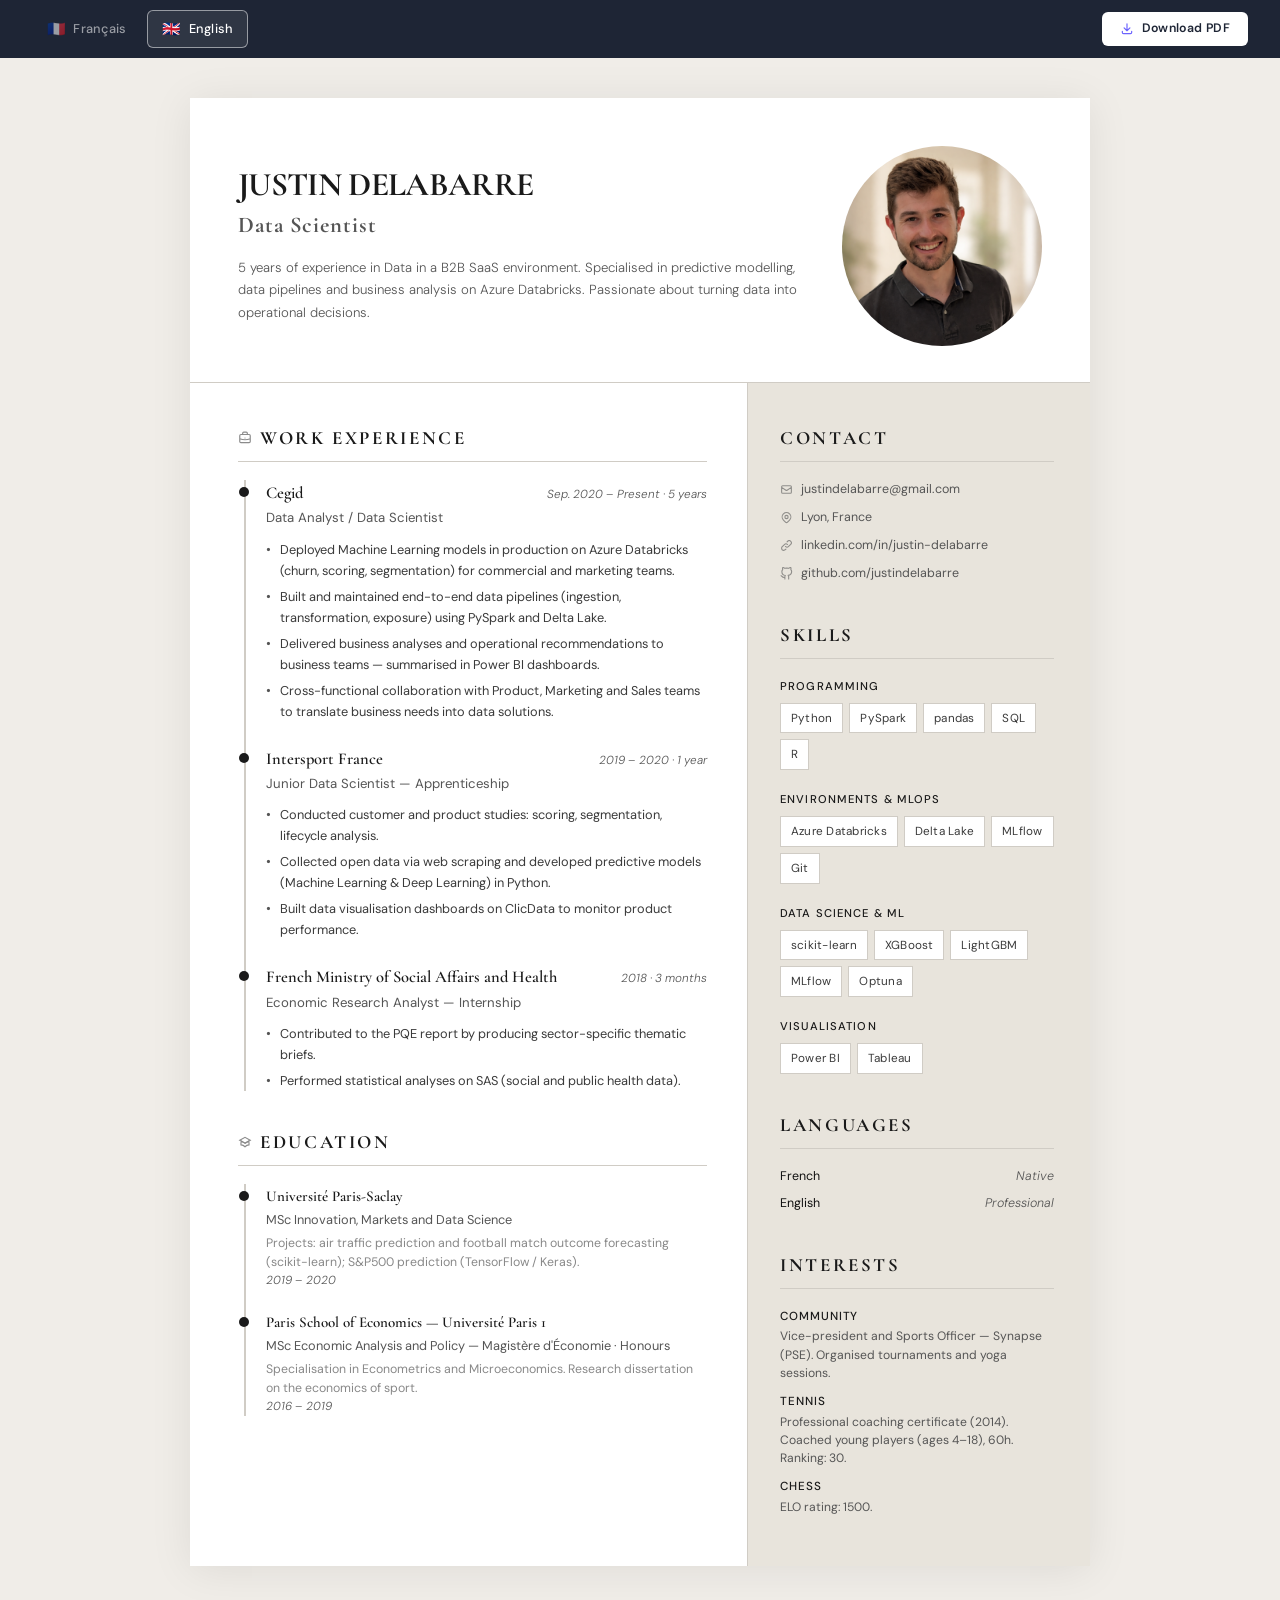
==== commit 8d592f55: "feat: update skills — add pandas/XGBoost/LightGBM/MLflow/Optuna, remove Apache Spark" ====
--- a/index.en.html
+++ b/index.en.html
@@ -78,7 +78,7 @@
               <div class="exp-date">2019 – 2020 · 1 year</div>
             </div>
             <ul class="exp-bullets">
-              <li>Conducted customer and product studies: scoring, segmentation, lifecycle analysis — using SAS.</li>
+              <li>Conducted customer and product studies: scoring, segmentation, lifecycle analysis.</li>
               <li>Collected open data via web scraping and developed predictive models (Machine Learning & Deep Learning) in Python.</li>
               <li>Built data visualisation dashboards on ClicData to monitor product performance.</li>
             </ul>
@@ -164,8 +164,9 @@
             <div class="skills-tags">
               <span class="skill-tag">Python</span>
               <span class="skill-tag">PySpark</span>
+              <span class="skill-tag">pandas</span>
+              <span class="skill-tag">SQL</span>
               <span class="skill-tag">R</span>
-              <span class="skill-tag">SQL</span>
             </div>
           </div>
 
@@ -173,8 +174,7 @@
             <div class="skills-group-title">Environments & MLOps</div>
             <div class="skills-tags">
               <span class="skill-tag">Azure Databricks</span>
-              <span class="skill-tag">Apache Spark</span>
-              <span class="skill-tag">Delta Lake</span>
+<span class="skill-tag">Delta Lake</span>
               <span class="skill-tag">MLflow</span>
               <span class="skill-tag">Git</span>
             </div>
@@ -184,6 +184,10 @@
             <div class="skills-group-title">Data Science & ML</div>
             <div class="skills-tags">
               <span class="skill-tag">scikit-learn</span>
+              <span class="skill-tag">XGBoost</span>
+              <span class="skill-tag">LightGBM</span>
+              <span class="skill-tag">MLflow</span>
+              <span class="skill-tag">Optuna</span>
             </div>
           </div>
 
